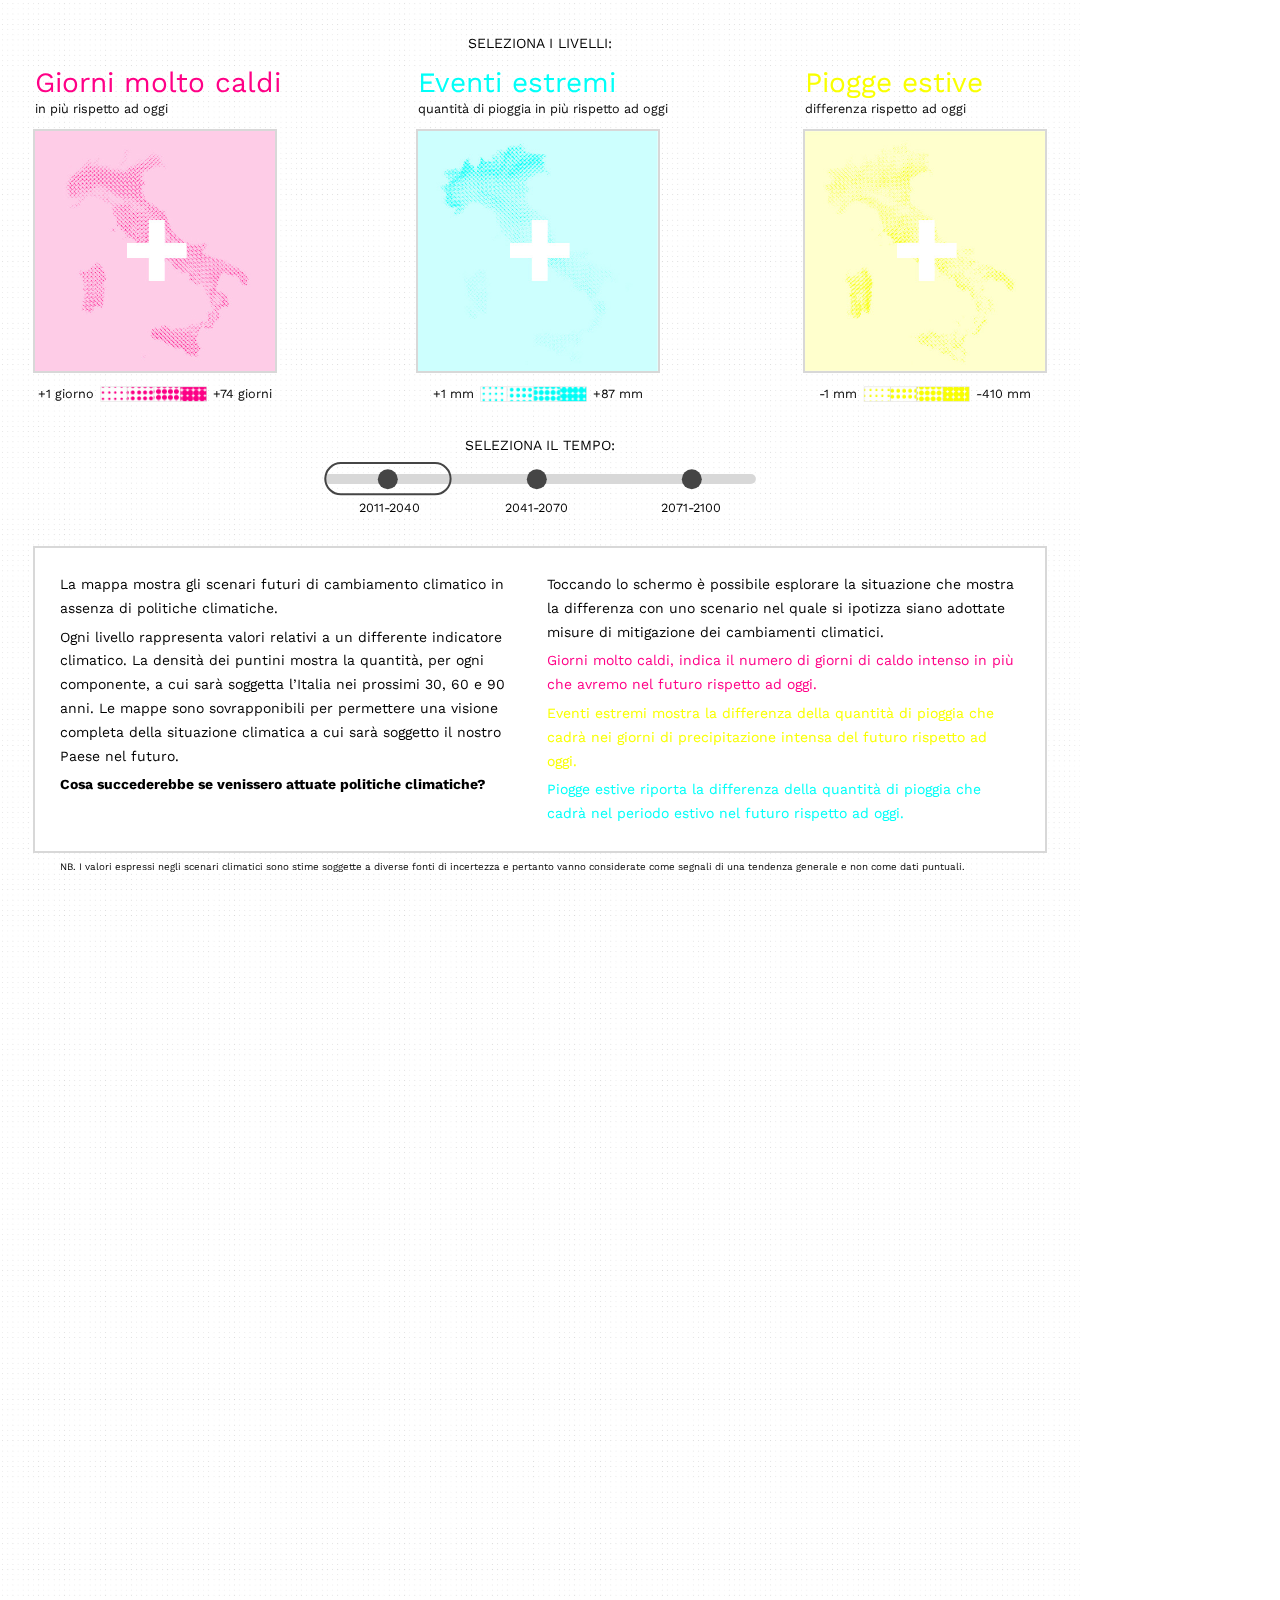
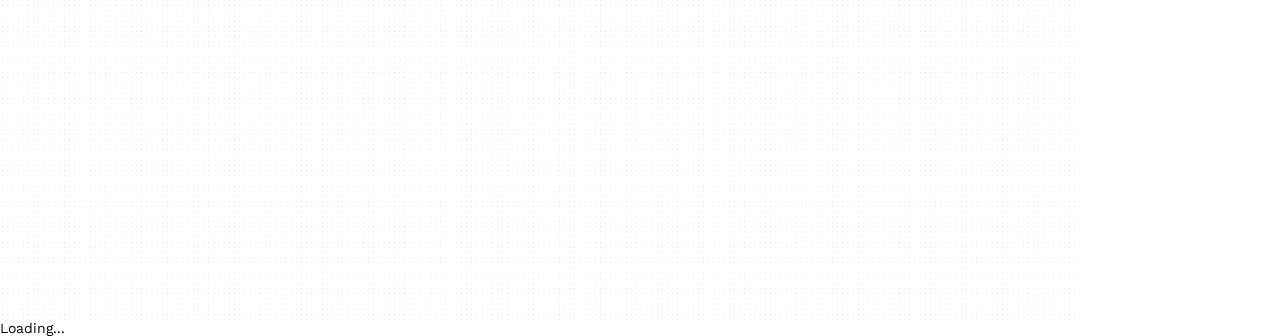
==== index.html @ 409cb610 "Merge branch 'master' of https://github.com/densitydesign/climate-change-comparison" ====
<!doctype html>
<html lang="it">

<head>
	<meta charset="utf-8">
	<meta name="viewport" content="width=device-width, initial-scale=1, shrink-to-fit=no">
	<title></title>
	<meta name="description" content="">
	<meta name="author" content="">
	<!--	import font-->
	<link href="https://fonts.googleapis.com/css?family=Work+Sans:400,700" rel="stylesheet">
	<!--	import css-->
	<link rel="stylesheet" href="style.css">
	<!--[if lt IE 9]>
	<script src="https://cdnjs.cloudflare.com/ajax/libs/html5shiv/3.7.3/html5shiv.js"></script>
	<![endif]-->
	<script src="lib/p5.min.js"></script>
	<script src="lib/p5.dom.min.js"></script>
	<script src="lib/p5.sound.min.js"></script>
	<script src="lib/p5.geolocation.js" type="text/javascript"></script>
	<script src="lib/mappa.js" type="text/javascript"></script>
	<script src="lib/underscore.min.js" type="text/javascript"></script>
	<script src="lib/p5.collide2d.min.js" type="text/javascript"></script>
	<script src="lib/d3.min.js" type="text/javascript"></script>
</head>

<body>
	<!--
 sfondo da mettere sotto a tutto
<img src="./assets/sfondo.jpg" height="100%">
-->
	<div id="container">
		<!--		 Left panel with buttons -->
		<div id="top-panel">
			<h2 class="interaction-header">Seleziona i livelli:</h2>
			<div class="buttons-container">
				<div class="riq">
					<h1 class="title scrittaMagenta">Giorni molto caldi</h1>
					<h4 class="subtitle">in più rispetto ad oggi</h4>
					<div class="btn-toggle" id="toggle-1"></div>
					<div class="legenda">
						<h4 class="subtitle">+1 giorno</h4>
						<img src="./assets/legenda1.jpg" height="16">
						<h4 class="subtitle">+74 giorni</h4>
					</div>
				</div>
				<div class="riq">
					<h1 class="title scrittaCyan">Eventi estremi</h1>
					<h4 class="subtitle">quantità di pioggia in più rispetto ad oggi</h4>
					<div class="btn-toggle" id="toggle-2"></div>
					<div class="legenda">
						<h4 class="subtitle">+1 mm</h4>
						<img src="./assets/legenda3.jpg" height="16">
						<h4 class="subtitle">+87 mm</h4>
					</div>
				</div>
				<div class="riq">
					<h1 class="title scrittaYellow">Piogge estive</h1>
					<h4 class="subtitle">differenza rispetto ad oggi</h4>
					<div class="btn-toggle" id="toggle-3"></div>
					<div class="legenda">
						<h4 class="subtitle">-1 mm</h4>
						<img src="./assets/legenda2.jpg" height="16">
						<h4 class="subtitle">-410 mm</h4>
					</div>
				</div>
			</div>

			<h2 class="interaction-header">Seleziona il tempo:</h2>
			<div id="timeline">
				<svg version="1.1" xmlns="http://www.w3.org/2000/svg" xmlns:xlink="http://www.w3.org/1999/xlink" x="0px" y="0px" width="443px" height="60px" viewBox="0 0 443 60">
					<g id="base">
						<line style="fill:none;stroke:#D8D8D8;stroke-width:10;stroke-linecap:round;stroke-miterlimit:10;" x1="10.1" y1="26" x2="431.9" y2="26" />
					</g>
					<g id="timeline_2071_2100" class="timeline_button">
						<circle style="fill:#454545;" cx="372.8" cy="26.2" r="10" />
						<text transform="matrix(1 0 0 1 342 58.72)">2071-2100</text>
					</g>
					<g id="timeline_2041_2070" class="timeline_button">
						<circle style="fill:#454545;" cx="217.8" cy="26.2" r="10" />
						<text transform="matrix(1 0 0 1 186 58.72)">2041-2070</text>
					</g>
					<g id="timeline_2011_2040" class="timeline_button selected">
						<circle style="fill:#454545;" cx="68.8" cy="26.2" r="10" />
						<text transform="matrix(1 0 0 1 40 58.72)">2011-2040</text>
						<path d="M21.9,10.1H116c8.6,0,15.6,7,15.6,15.6l0,0c0,8.6-7,15.6-15.6,15.6H21.9c-8.6,0-15.6-7-15.6-15.6l0,0C6.3,17.1,13.3,10.1,21.9,10.1z" transform="translate(0,0)"/>
					</g>
				</svg>
			</div>

		</div>
		<!--		 Central visualization -->
		<div id="visualization">
			<div id="map">
				<div id="RCP85_layer">
					<div id="canvas_RCP85_layer"></div>
					<div id="svg_overlay"></div>
				</div>
				<div id="RCP45_layer">
					<div id="canvas_map"></div>
					<div id="svg_mask"></div>
				</div>
			</div>
			<div class="bianco-container">
				<div id='areachart'>
					<p id='nomeprovincia'>NOME PROVINCIA</p>
					<div id="graph_01_container">
						<svg class='graph' id="graph_01"></svg>
						<p id='desc_01'>Nel trentennio XXXX-XXXX, ci saranno circa <span class="scrittaMagenta">XX giorni di caldo intenso in più</span> rispetto ad oggi. Con l’adozione di politiche climatiche, il numero sarà circa di XX giorni.</p>
					</div>

					<div id="graph_02_container">
						<svg class='graph' id="graph_02"></svg>
						<p id='desc_02'>Nel trentennio XXXX-XXXX, nei giorni di pioggia intensa cadranno circa <span class="scrittaCyan">XX mm di pioggia in più</span> rispetto ad oggi. Con l’adozione di politiche climatiche, sarà circa XX mm.</p>
					</div>

					<div id="graph_03_container">
						<svg class='graph' id="graph_03"></svg>
						<p id='desc_03'>Nel trentennio XXXX-XXXX, nei mesi estivi scenderanno circa <span class="scrittaYellow">XX millimetri di acqua in meno</span> rispetto ad oggi. Con l’adozione di misure di mitigazione dei cambiamenti climatici, la variazione sarà circa XX mm.</p>
					</div>
				</div>
			</div>
		</div>
		<!--		 Right visualization -->
		<div class="bottom-panel">
			<div class="bianco-container">
				<div id="spiega">
					<p>
						La mappa mostra gli scenari futuri di cambiamento climatico in assenza di politiche climatiche.
					</p>
					<p>
						Ogni livello rappresenta valori relativi a un differente indicatore climatico. La densità dei puntini mostra la quantità, per ogni componente, a cui sarà soggetta l’Italia nei prossimi 30, 60 e 90 anni. Le mappe sono sovrapponibili per permettere una visione completa della situazione climatica a cui sarà soggetto il nostro Paese nel futuro.
					</p>
					<p>
						<b> Cosa succederebbe se venissero attuate politiche climatiche? </b>
					</p>
					<p>
						Toccando lo schermo è possibile esplorare la situazione che mostra la differenza con uno scenario nel quale si ipotizza siano adottate misure di mitigazione dei cambiamenti climatici.
					</p>
					<p class="scrittaMagenta">
						Giorni molto caldi, indica il numero di giorni di caldo intenso in più che avremo nel futuro rispetto ad oggi.
					</p>
					<p class="scrittaYellow">
						Eventi estremi mostra la differenza della quantità di pioggia che cadrà nei giorni di precipitazione intensa del futuro rispetto ad oggi.
					</p>
					<p class="scrittaCyan">
						Piogge estive riporta la differenza della quantità di pioggia che cadrà nel periodo estivo nel futuro rispetto ad oggi.
					</p>
				</div>

			</div>
			<p class="testoSotto">
				NB. I valori espressi negli scenari climatici sono stime soggette a diverse fonti di incertezza e pertanto vanno considerate come segnali di una tendenza generale e non come dati puntuali.
			</p>
		</div>
	</div>
	<!--	import js sketch-->
	<script src="js/sketch.js"></script>
</body>

</html>
---- style.css ----
:root {
	--yellow: #f9ff00;
	--blue: #00fff8;
	--red: #ff0086;
	--lightGrey: #d8d8d8;
	--darkGrey: #454545;
	--black: #000000;
}


html,
body {
	margin: 0;
	padding: 0;
    font-family: "Work Sans", sans-serif;
	font-size: 14px;
	color: var(--black);
}

h1, h2, h3, h4 {
	font-weight: normal;
}

#container {
	width: 1080px;
	height: 1920px;
	/*border: 1px dashed;*/
	background-image: url("./assets/sfondo.jpg");
	background-size: 100%;
}

/* TOP PANEL STYLES */

#top-panel {
	width: calc(100% - 70px);
	padding: 0 35px 35px;
}

.interaction-header {
	text-transform: uppercase;
	font-size: 1rem;
	text-align: center;
	margin: 0;
	padding-top: 35px;
}

.buttons-container {
    display: flex;
	justify-content: space-between;
}

/* button styles */
.riq {
	margin-top: 10px;
}

.title {
	font-size: 2rem;
	margin: 5px 0 2px;
}

.scrittaMagenta {
	color: var(--red);
}

.scrittaCyan {
	color: var(--blue);
}

.scrittaYellow {
	color: var(--yellow);
}

.subtitle {
	font-size: 0.9rem;
	margin: 0;
}

.btn-toggle {
	outline: 2px solid var(--lightGrey);
	height: 240px;
	width: 240px;
	margin-top: 15px;
	background-size: 100%;
}
.btn-toggle.selected {
	outline-width: 8px;
}

#toggle-1 {
	background-image: url("./assets/bottone1.jpg");
}

#toggle-1.selected {
	outline-color: var(--red);
	background-image: url("./assets/bottone1clicked.jpg");
}

#toggle-2 {
	background-image: url("./assets/bottone3.jpg");
}

#toggle-2.selected {
	outline-color: var(--blue);
	background-image: url("./assets/bottone3clicked.jpg");
}

#toggle-3 {
	background-image: url("./assets/bottone2.jpg");
}

#toggle-3.selected {
	outline-color: var(--yellow);
	background-image: url("./assets/bottone2clicked.jpg");
}

.legenda {
	margin-top: 15px;
	display: flex;
	justify-content: center;
	width: 240px;
}

.legenda img {
	margin: 0 6px;
}

/* .selected {
	outline: 10px dashed #000;
	outline-offset: -10px;
} */

/* timeline styles */
#timeline {
	display: flex;
	justify-content: center;
}
.timeline_button text {
	font-size: 0.9rem;
}
#timeline_2011_2040 path {
	position: relative;
	left: 0;
	fill: none;
	stroke: #454545;
	stroke-width: 2px;
	stroke-miterlimit: 10;
}

/* MAP STYLES */
#visualization {
	position: relative;
}

#map {
	position: relative;
}

#svg_mask, #RCP85_layer, #svg_overlay {
	position: absolute;
	top: 0;
	left: 0;
	pointer-events: none;
}

#canvas_map {
	pointer-events: none;
}

#RCP45_layer {
	mix-blend-mode: multiply;
}

/* GRAPHS STYLES */
.bianco-container {
	outline: 2px solid var(--lightGrey);
	background: white;
}

#visualization .bianco-container {
	display: none;
}

#areachart {
	height: 100%;
	position: absolute;
	top: 0;
	left: 0;
	opacity: 0;
}

.graph {
	width: 390px;
	height: 180px;
}

#areachart p {
	font-family: "Work Sans", sans-serif;
	font-size: 14px;
	/*line-height: 30px;*/
	margin: 0 15px 5px;
}

p#nomeprovincia {
	font-family: "Work Sans", sans-serif;
	font-size: 15px;
	text-transform: uppercase;
	margin: 20px 15px 5px;
}
.graph-rect {
	fill: none;
	stroke: var(--black);
	stroke-width: 2px;
}

/* BOTTOM PANEL STYLES */

.bottom-panel {
	padding: 0 35px;
}

#spiega {
	padding: 25px;
	line-height: 1.7;
	column-count: 2;
}

#spiega p {
	margin: 0 0 5px;
}

.testoSotto {
	font-size: 0.7rem;
	padding: 10px 0 0 25px;
	margin: 0;
}
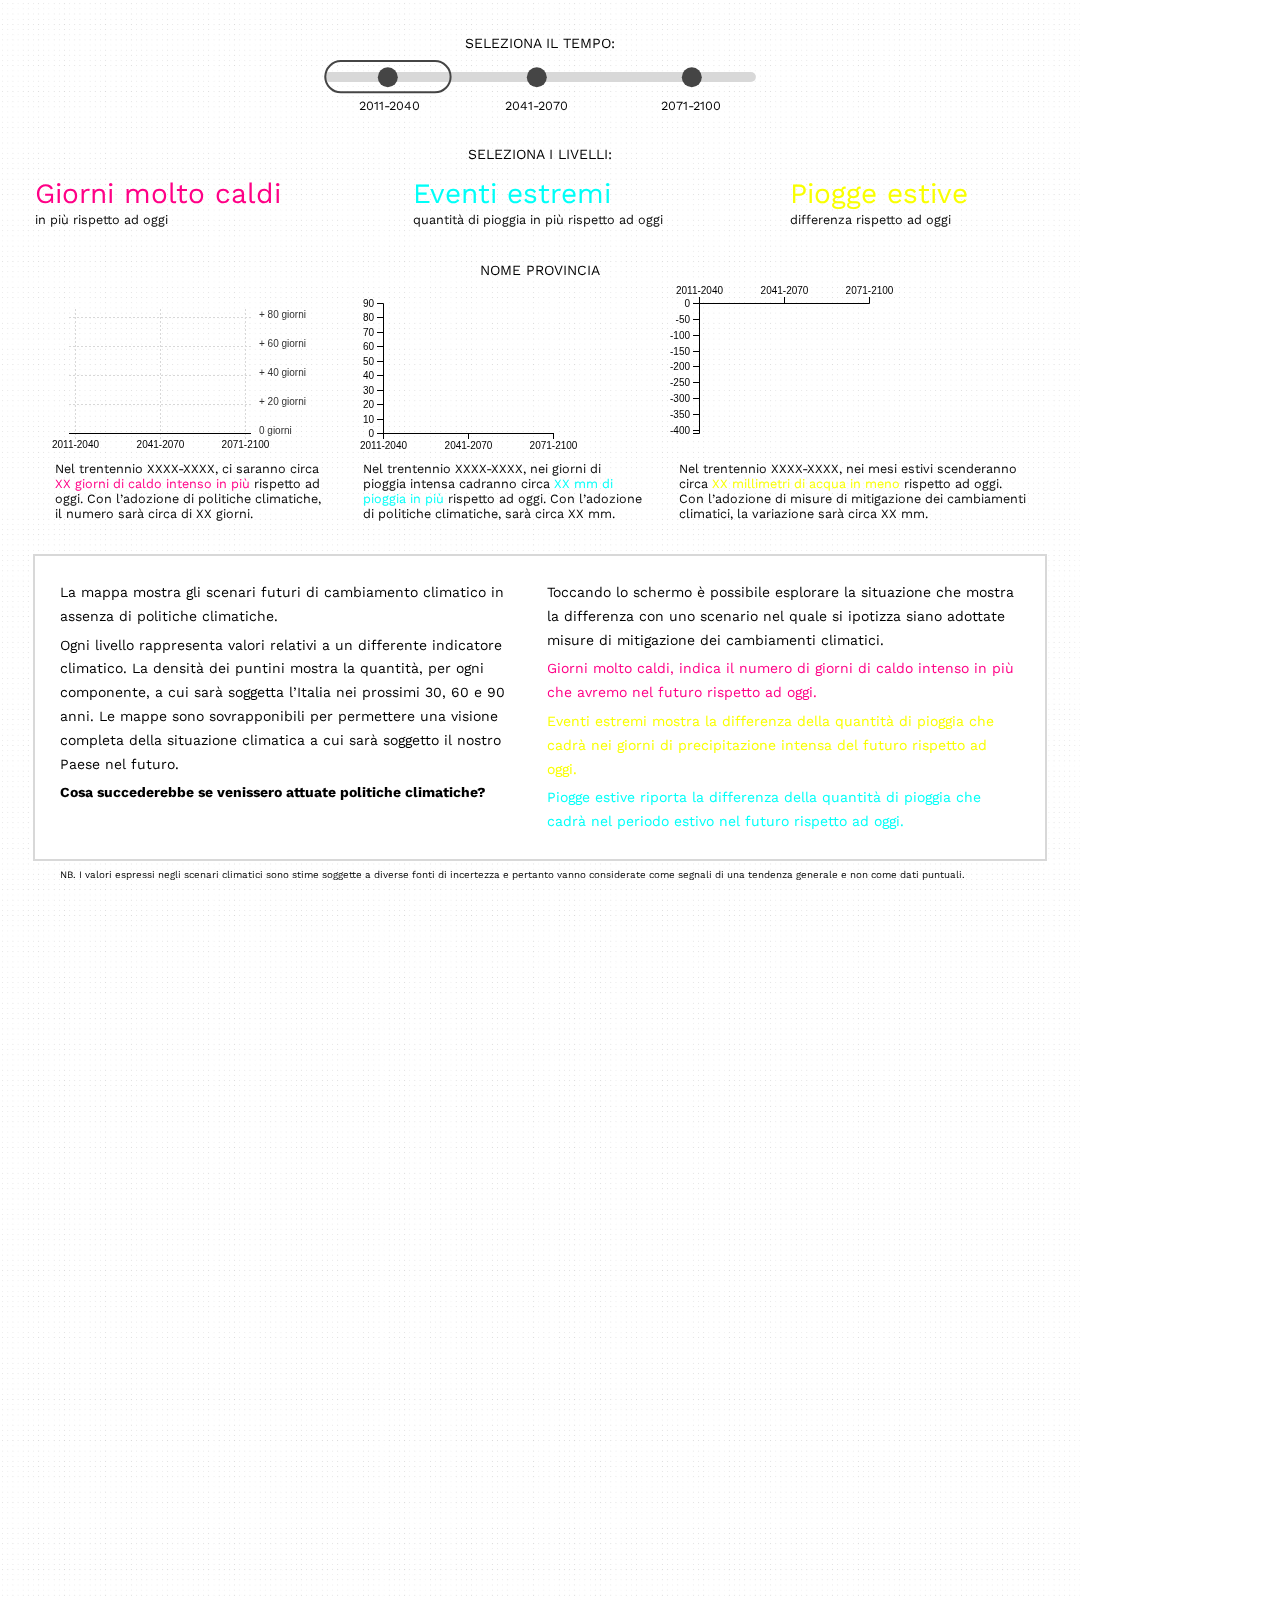
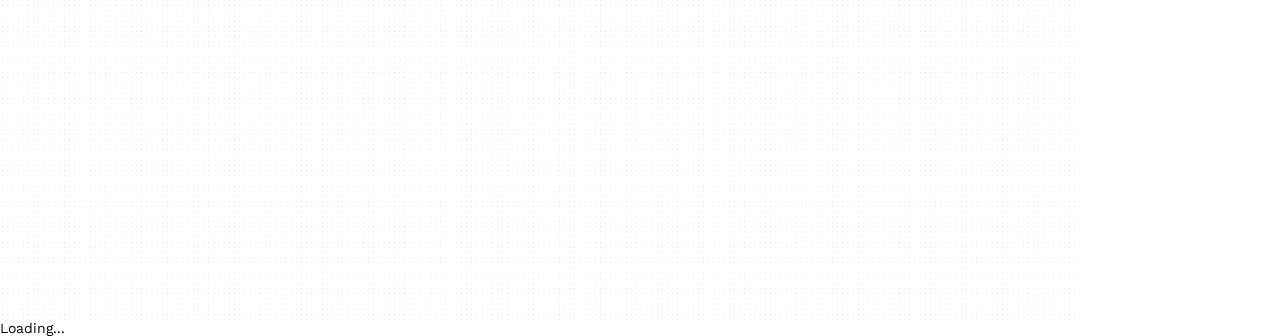
==== commit 3b6694b1: "start changing layout" ====
--- a/index.html
+++ b/index.html
@@ -30,42 +30,9 @@
 <img src="./assets/sfondo.jpg" height="100%">
 -->
 	<div id="container">
-		<!--		 Left panel with buttons -->
+		<!-- Top panel with timeline, buttons and graphs-->
 		<div id="top-panel">
-			<h2 class="interaction-header">Seleziona i livelli:</h2>
-			<div class="buttons-container">
-				<div class="riq">
-					<h1 class="title scrittaMagenta">Giorni molto caldi</h1>
-					<h4 class="subtitle">in più rispetto ad oggi</h4>
-					<div class="btn-toggle" id="toggle-1"></div>
-					<div class="legenda">
-						<h4 class="subtitle">+1 giorno</h4>
-						<img src="./assets/legenda1.jpg" height="16">
-						<h4 class="subtitle">+74 giorni</h4>
-					</div>
-				</div>
-				<div class="riq">
-					<h1 class="title scrittaCyan">Eventi estremi</h1>
-					<h4 class="subtitle">quantità di pioggia in più rispetto ad oggi</h4>
-					<div class="btn-toggle" id="toggle-2"></div>
-					<div class="legenda">
-						<h4 class="subtitle">+1 mm</h4>
-						<img src="./assets/legenda3.jpg" height="16">
-						<h4 class="subtitle">+87 mm</h4>
-					</div>
-				</div>
-				<div class="riq">
-					<h1 class="title scrittaYellow">Piogge estive</h1>
-					<h4 class="subtitle">differenza rispetto ad oggi</h4>
-					<div class="btn-toggle" id="toggle-3"></div>
-					<div class="legenda">
-						<h4 class="subtitle">-1 mm</h4>
-						<img src="./assets/legenda2.jpg" height="16">
-						<h4 class="subtitle">-410 mm</h4>
-					</div>
-				</div>
-			</div>
-
+			<!-- Timeline -->
 			<h2 class="interaction-header">Seleziona il tempo:</h2>
 			<div id="timeline">
 				<svg version="1.1" xmlns="http://www.w3.org/2000/svg" xmlns:xlink="http://www.w3.org/1999/xlink" x="0px" y="0px" width="443px" height="60px" viewBox="0 0 443 60">
@@ -88,6 +55,60 @@
 				</svg>
 			</div>
 
+			<!-- Buttons -->
+			<h2 class="interaction-header">Seleziona i livelli:</h2>
+			<div class="buttons-container">
+				<div class="riq" id="toggle-1">
+					<h1 class="title scrittaMagenta">Giorni molto caldi</h1>
+					<h4 class="subtitle">in più rispetto ad oggi</h4>
+					<!-- <div class="btn-toggle" id="toggle-1"></div> -->
+					<!-- <div class="legenda">
+						<h4 class="subtitle">+1 giorno</h4>
+						<img src="./assets/legenda1.jpg" height="16">
+						<h4 class="subtitle">+74 giorni</h4>
+					</div> -->
+				</div>
+				<div class="riq" id="toggle-2">
+					<h1 class="title scrittaCyan">Eventi estremi</h1>
+					<h4 class="subtitle">quantità di pioggia in più rispetto ad oggi</h4>
+					<!-- <div class="btn-toggle" id="toggle-2"></div> -->
+					<!-- <div class="legenda">
+						<h4 class="subtitle">+1 mm</h4>
+						<img src="./assets/legenda3.jpg" height="16">
+						<h4 class="subtitle">+87 mm</h4>
+					</div> -->
+				</div>
+				<div class="riq" id="toggle-3">
+					<h1 class="title scrittaYellow">Piogge estive</h1>
+					<h4 class="subtitle">differenza rispetto ad oggi</h4>
+					<!-- <div class="btn-toggle" id="toggle-3"></div> -->
+					<!-- <div class="legenda">
+						<h4 class="subtitle">-1 mm</h4>
+						<img src="./assets/legenda2.jpg" height="16">
+						<h4 class="subtitle">-410 mm</h4>
+					</div> -->
+				</div>
+			</div>
+
+			<!-- Graphs -->
+			<h2 class="interaction-header" id='nomeprovincia'>NOME PROVINCIA</h2>
+			<div id='areachart'>
+				<div class='graph-container' id="graph_01_container">
+					<svg class='graph' id="graph_01"></svg>
+					<p id='desc_01'>Nel trentennio XXXX-XXXX, ci saranno circa <span class="scrittaMagenta">XX giorni di caldo intenso in più</span> rispetto ad oggi. Con l’adozione di politiche climatiche, il numero sarà circa di XX giorni.</p>
+				</div>
+
+				<div class='graph-container' id="graph_02_container">
+					<svg class='graph' id="graph_02"></svg>
+					<p id='desc_02'>Nel trentennio XXXX-XXXX, nei giorni di pioggia intensa cadranno circa <span class="scrittaCyan">XX mm di pioggia in più</span> rispetto ad oggi. Con l’adozione di politiche climatiche, sarà circa XX mm.</p>
+				</div>
+
+				<div class='graph-container' id="graph_03_container">
+					<svg class='graph' id="graph_03"></svg>
+					<p id='desc_03'>Nel trentennio XXXX-XXXX, nei mesi estivi scenderanno circa <span class="scrittaYellow">XX millimetri di acqua in meno</span> rispetto ad oggi. Con l’adozione di misure di mitigazione dei cambiamenti climatici, la variazione sarà circa XX mm.</p>
+				</div>
+			</div>
+
 		</div>
 		<!--		 Central visualization -->
 		<div id="visualization">
@@ -99,25 +120,6 @@
 				<div id="RCP45_layer">
 					<div id="canvas_map"></div>
 					<div id="svg_mask"></div>
-				</div>
-			</div>
-			<div class="bianco-container">
-				<div id='areachart'>
-					<p id='nomeprovincia'>NOME PROVINCIA</p>
-					<div id="graph_01_container">
-						<svg class='graph' id="graph_01"></svg>
-						<p id='desc_01'>Nel trentennio XXXX-XXXX, ci saranno circa <span class="scrittaMagenta">XX giorni di caldo intenso in più</span> rispetto ad oggi. Con l’adozione di politiche climatiche, il numero sarà circa di XX giorni.</p>
-					</div>
-
-					<div id="graph_02_container">
-						<svg class='graph' id="graph_02"></svg>
-						<p id='desc_02'>Nel trentennio XXXX-XXXX, nei giorni di pioggia intensa cadranno circa <span class="scrittaCyan">XX mm di pioggia in più</span> rispetto ad oggi. Con l’adozione di politiche climatiche, sarà circa XX mm.</p>
-					</div>
-
-					<div id="graph_03_container">
-						<svg class='graph' id="graph_03"></svg>
-						<p id='desc_03'>Nel trentennio XXXX-XXXX, nei mesi estivi scenderanno circa <span class="scrittaYellow">XX millimetri di acqua in meno</span> rispetto ad oggi. Con l’adozione di misure di mitigazione dei cambiamenti climatici, la variazione sarà circa XX mm.</p>
-					</div>
 				</div>
 			</div>
 		</div>
--- a/style.css
+++ b/style.css
@@ -51,6 +51,7 @@
 
 /* button styles */
 .riq {
+	width: 255px;
 	margin-top: 10px;
 }
 
@@ -76,10 +77,10 @@
 	margin: 0;
 }
 
-.btn-toggle {
+/* .btn-toggle {
 	outline: 2px solid var(--lightGrey);
-	height: 240px;
-	width: 240px;
+	height: 100px;
+	width: 100px;
 	margin-top: 15px;
 	background-size: 100%;
 }
@@ -112,7 +113,7 @@
 #toggle-3.selected {
 	outline-color: var(--yellow);
 	background-image: url("./assets/bottone2clicked.jpg");
-}
+} */
 
 .legenda {
 	margin-top: 15px;
@@ -147,6 +148,29 @@
 	stroke-miterlimit: 10;
 }
 
+/* GRAPHS STYLES */
+
+#areachart {
+	display: flex;
+	justify-content: space-between;
+}
+
+.graph {
+	width: 300px;
+	height: 180px;
+}
+
+#areachart p {
+	font-size: 0.9rem;
+	margin: 0 15px 0 20px;
+}
+
+.graph-rect {
+	fill: none;
+	stroke: var(--black);
+	stroke-width: 2px;
+}
+
 /* MAP STYLES */
 #visualization {
 	position: relative;
@@ -171,49 +195,11 @@
 	mix-blend-mode: multiply;
 }
 
-/* GRAPHS STYLES */
+/* BOTTOM PANEL STYLES */
 .bianco-container {
 	outline: 2px solid var(--lightGrey);
 	background: white;
 }
-
-#visualization .bianco-container {
-	display: none;
-}
-
-#areachart {
-	height: 100%;
-	position: absolute;
-	top: 0;
-	left: 0;
-	opacity: 0;
-}
-
-.graph {
-	width: 390px;
-	height: 180px;
-}
-
-#areachart p {
-	font-family: "Work Sans", sans-serif;
-	font-size: 14px;
-	/*line-height: 30px;*/
-	margin: 0 15px 5px;
-}
-
-p#nomeprovincia {
-	font-family: "Work Sans", sans-serif;
-	font-size: 15px;
-	text-transform: uppercase;
-	margin: 20px 15px 5px;
-}
-.graph-rect {
-	fill: none;
-	stroke: var(--black);
-	stroke-width: 2px;
-}
-
-/* BOTTOM PANEL STYLES */
 
 .bottom-panel {
 	padding: 0 35px;
@@ -234,3 +220,8 @@
 	padding: 10px 0 0 25px;
 	margin: 0;
 }
+
+/* CANVAS STYLES */
+#defaultCanvas0 {
+	display: none;
+}
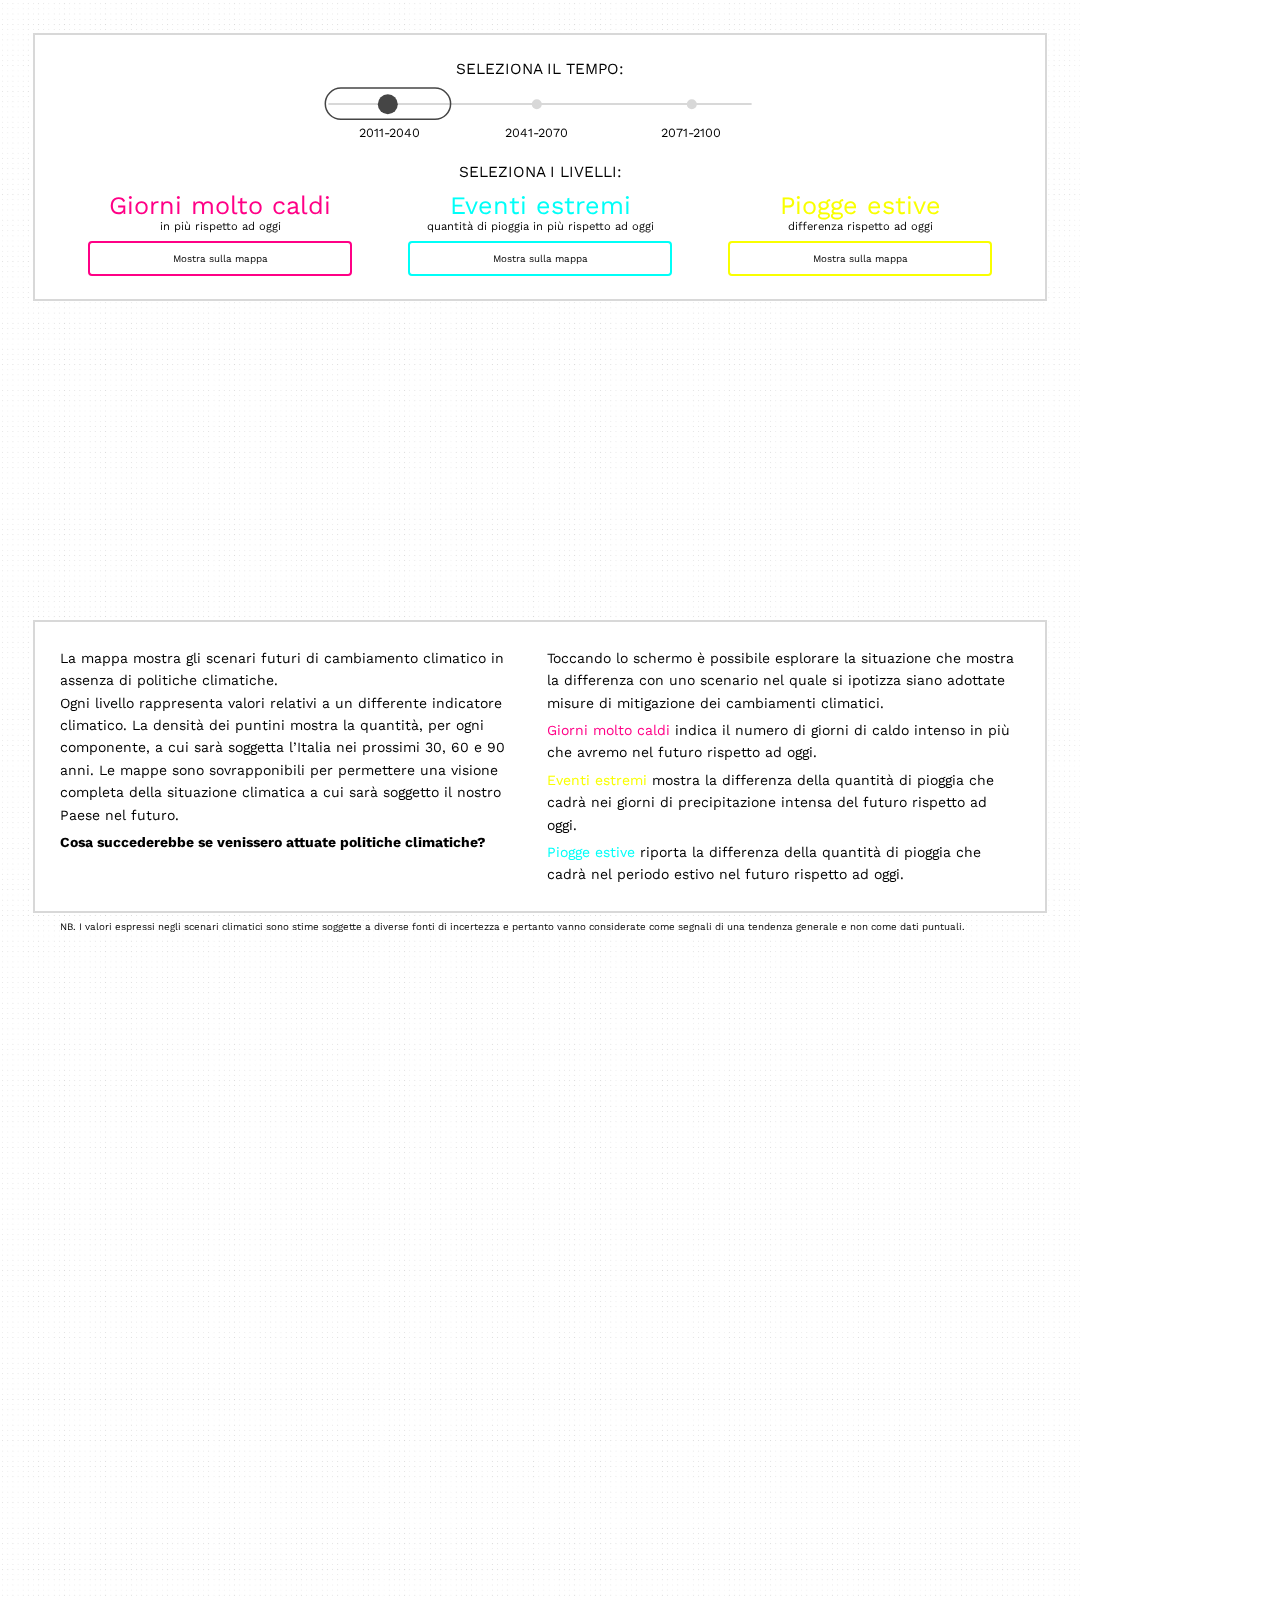
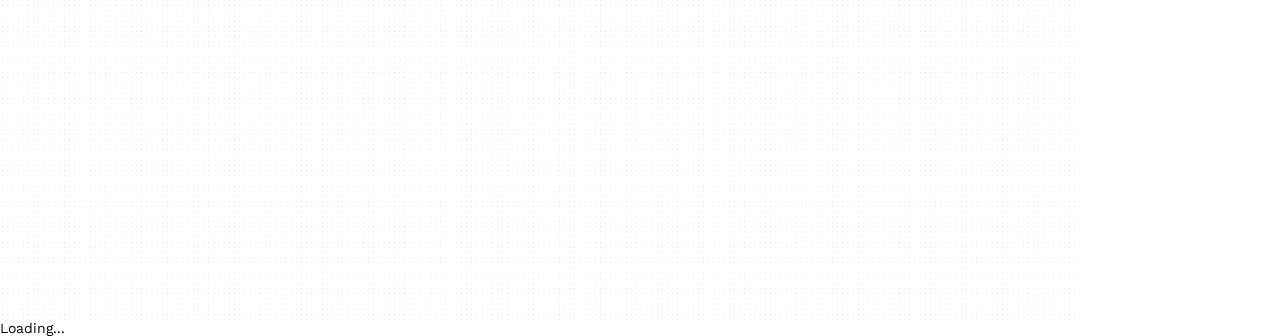
==== commit 3e8ed8a7: "update styles and funcionalities" ====
--- a/index.html
+++ b/index.html
@@ -32,80 +32,78 @@
 	<div id="container">
 		<!-- Top panel with timeline, buttons and graphs-->
 		<div id="top-panel">
-			<!-- Timeline -->
-			<h2 class="interaction-header">Seleziona il tempo:</h2>
-			<div id="timeline">
-				<svg version="1.1" xmlns="http://www.w3.org/2000/svg" xmlns:xlink="http://www.w3.org/1999/xlink" x="0px" y="0px" width="443px" height="60px" viewBox="0 0 443 60">
-					<g id="base">
-						<line style="fill:none;stroke:#D8D8D8;stroke-width:10;stroke-linecap:round;stroke-miterlimit:10;" x1="10.1" y1="26" x2="431.9" y2="26" />
-					</g>
-					<g id="timeline_2071_2100" class="timeline_button">
-						<circle style="fill:#454545;" cx="372.8" cy="26.2" r="10" />
-						<text transform="matrix(1 0 0 1 342 58.72)">2071-2100</text>
-					</g>
-					<g id="timeline_2041_2070" class="timeline_button">
-						<circle style="fill:#454545;" cx="217.8" cy="26.2" r="10" />
-						<text transform="matrix(1 0 0 1 186 58.72)">2041-2070</text>
-					</g>
-					<g id="timeline_2011_2040" class="timeline_button selected">
-						<circle style="fill:#454545;" cx="68.8" cy="26.2" r="10" />
-						<text transform="matrix(1 0 0 1 40 58.72)">2011-2040</text>
-						<path d="M21.9,10.1H116c8.6,0,15.6,7,15.6,15.6l0,0c0,8.6-7,15.6-15.6,15.6H21.9c-8.6,0-15.6-7-15.6-15.6l0,0C6.3,17.1,13.3,10.1,21.9,10.1z" transform="translate(0,0)"/>
-					</g>
-				</svg>
-			</div>
+			<div class="bianco-container">
+				<!-- Timeline -->
+				<h2 class="interaction-header">Seleziona il tempo:</h2>
+				<div id="timeline">
+					<svg version="1.1" xmlns="http://www.w3.org/2000/svg" xmlns:xlink="http://www.w3.org/1999/xlink" x="0px" y="0px" width="443px" height="60px" viewBox="0 0 443 60">
+						<g id="base">
+							<line style="fill:none;stroke:#D8D8D8;stroke-width:2;stroke-linecap:round;stroke-miterlimit:10;" x1="10.1" y1="26" x2="431.9" y2="26" />
+						</g>
+						<g id="timeline_2071_2100" class="timeline_button">
+							<ellipse style="opacity:0;" cx="372.8" cy="26.2" rx="60" ry="25"/>
+							<circle cx="372.8" cy="26.2" r="5" />
+							<text transform="matrix(1 0 0 1 342 58.72)">2071-2100</text>
+						</g>
+						<g id="timeline_2041_2070" class="timeline_button">
+							<ellipse style="opacity:0;" cx="217.8" cy="26.2" rx="60" ry="25"/>
+							<circle cx="217.8" cy="26.2" r="5" />
+							<text transform="matrix(1 0 0 1 186 58.72)">2041-2070</text>
+						</g>
+						<g id="timeline_2011_2040" class="timeline_button selected">
+							<ellipse style="opacity:0;" cx="68.8" cy="26.2" rx="60" ry="25"/>
+							<circle cx="68.8" cy="26.2" r="10" />
+							<text transform="matrix(1 0 0 1 40 58.72)">2011-2040</text>
+							<path d="M21.9,10.1H116c8.6,0,15.6,7,15.6,15.6l0,0c0,8.6-7,15.6-15.6,15.6H21.9c-8.6,0-15.6-7-15.6-15.6l0,0C6.3,17.1,13.3,10.1,21.9,10.1z" transform="translate(0,0)"/>
+						</g>
+					</svg>
+				</div>
 
-			<!-- Buttons -->
-			<h2 class="interaction-header">Seleziona i livelli:</h2>
-			<div class="buttons-container">
-				<div class="riq" id="toggle-1">
-					<h1 class="title scrittaMagenta">Giorni molto caldi</h1>
-					<h4 class="subtitle">in più rispetto ad oggi</h4>
-					<!-- <div class="btn-toggle" id="toggle-1"></div> -->
-					<!-- <div class="legenda">
-						<h4 class="subtitle">+1 giorno</h4>
-						<img src="./assets/legenda1.jpg" height="16">
-						<h4 class="subtitle">+74 giorni</h4>
-					</div> -->
-				</div>
-				<div class="riq" id="toggle-2">
-					<h1 class="title scrittaCyan">Eventi estremi</h1>
-					<h4 class="subtitle">quantità di pioggia in più rispetto ad oggi</h4>
-					<!-- <div class="btn-toggle" id="toggle-2"></div> -->
-					<!-- <div class="legenda">
-						<h4 class="subtitle">+1 mm</h4>
-						<img src="./assets/legenda3.jpg" height="16">
-						<h4 class="subtitle">+87 mm</h4>
-					</div> -->
-				</div>
-				<div class="riq" id="toggle-3">
-					<h1 class="title scrittaYellow">Piogge estive</h1>
-					<h4 class="subtitle">differenza rispetto ad oggi</h4>
-					<!-- <div class="btn-toggle" id="toggle-3"></div> -->
-					<!-- <div class="legenda">
-						<h4 class="subtitle">-1 mm</h4>
-						<img src="./assets/legenda2.jpg" height="16">
-						<h4 class="subtitle">-410 mm</h4>
-					</div> -->
+				<!-- Buttons -->
+				<h2 class="interaction-header">Seleziona i livelli:</h2>
+				<div class="buttons-container">
+					<div class="riq">
+						<h1 class="title scrittaMagenta">Giorni molto caldi</h1>
+						<h4 class="subtitle">in più rispetto ad oggi</h4>
+						<div class="btn-toggle" id="toggle-1" data-variable="show_TX30">
+							<p class="btn-text">Mostra sulla mappa</p>
+						</div>
+					</div>
+					<div class="riq">
+						<h1 class="title scrittaCyan">Eventi estremi</h1>
+						<h4 class="subtitle">quantità di pioggia in più rispetto ad oggi</h4>
+						<div class="btn-toggle" id="toggle-2" data-variable="show_PR95PERC">
+							<p class="btn-text">Mostra sulla mappa</p>
+						</div>
+					</div>
+					<div class="riq">
+						<h1 class="title scrittaYellow">Piogge estive</h1>
+						<h4 class="subtitle">differenza rispetto ad oggi</h4>
+						<div class="btn-toggle" id="toggle-3" data-variable="show_PRCPTOT">
+							<p class="btn-text">Mostra sulla mappa</p>
+						</div>
+					</div>
 				</div>
 			</div>
 
 			<!-- Graphs -->
-			<h2 class="interaction-header" id='nomeprovincia'>NOME PROVINCIA</h2>
-			<div id='areachart'>
-				<div class='graph-container' id="graph_01_container">
-					<svg class='graph' id="graph_01"></svg>
-					<p id='desc_01'>Nel trentennio XXXX-XXXX, ci saranno circa <span class="scrittaMagenta">XX giorni di caldo intenso in più</span> rispetto ad oggi. Con l’adozione di politiche climatiche, il numero sarà circa di XX giorni.</p>
-				</div>
+			<div class="graphs-box">
+				<h2 class="interaction-header" id='nomeprovincia'>NOME PROVINCIA</h2>
+				<div id='areachart'>
+					<div class='graph-container' id="graph_01_container">
+						<svg class='graph' id="graph_01"></svg>
+						<p id='desc_01'>Nel trentennio XXXX-XXXX, ci saranno circa <span class="scrittaMagenta">XX giorni di caldo intenso in più</span> rispetto ad oggi. Con l’adozione di politiche climatiche, il numero sarà circa di XX giorni.</p>
+					</div>
 
-				<div class='graph-container' id="graph_02_container">
-					<svg class='graph' id="graph_02"></svg>
-					<p id='desc_02'>Nel trentennio XXXX-XXXX, nei giorni di pioggia intensa cadranno circa <span class="scrittaCyan">XX mm di pioggia in più</span> rispetto ad oggi. Con l’adozione di politiche climatiche, sarà circa XX mm.</p>
-				</div>
+					<div class='graph-container' id="graph_02_container">
+						<svg class='graph' id="graph_02"></svg>
+						<p id='desc_02'>Nel trentennio XXXX-XXXX, nei giorni di pioggia intensa cadranno circa <span class="scrittaCyan">XX mm di pioggia in più</span> rispetto ad oggi. Con l’adozione di politiche climatiche, sarà circa XX mm.</p>
+					</div>
 
-				<div class='graph-container' id="graph_03_container">
-					<svg class='graph' id="graph_03"></svg>
-					<p id='desc_03'>Nel trentennio XXXX-XXXX, nei mesi estivi scenderanno circa <span class="scrittaYellow">XX millimetri di acqua in meno</span> rispetto ad oggi. Con l’adozione di misure di mitigazione dei cambiamenti climatici, la variazione sarà circa XX mm.</p>
+					<div class='graph-container' id="graph_03_container">
+						<svg class='graph' id="graph_03"></svg>
+						<p id='desc_03'>Nel trentennio XXXX-XXXX, nei mesi estivi scenderanno circa <span class="scrittaYellow">XX millimetri di acqua in meno</span> rispetto ad oggi. Con l’adozione di misure di mitigazione dei cambiamenti climatici, la variazione sarà circa XX mm.</p>
+					</div>
 				</div>
 			</div>
 
@@ -121,6 +119,23 @@
 					<div id="canvas_map"></div>
 					<div id="svg_mask"></div>
 				</div>
+				<div class="legend-container">
+					<div class="legenda" data-variable="show_TX30">
+						<h4 class="subtitle">+1 giorno</h4>
+						<img src="./assets/legenda1.jpg" height="16">
+						<h4 class="subtitle">+74 giorni</h4>
+					</div>
+					<div class="legenda" data-variable="show_PR95PERC">
+						<h4 class="subtitle">+1 mm</h4>
+						<img style="position:relative; left:2.5px;" src="./assets/legenda3.jpg" height="16">
+						<h4 class="subtitle">+87 mm</h4>
+					</div>
+					<div class="legenda" data-variable="show_PRCPTOT">
+						<h4 class="subtitle">-1 mm</h4>
+						<img style="position:relative; left:5.5px;" src="./assets/legenda2.jpg" height="16">
+						<h4 class="subtitle">-410 mm</h4>
+					</div>
+				</div>
 			</div>
 		</div>
 		<!--		 Right visualization -->
@@ -133,23 +148,22 @@
 					<p>
 						Ogni livello rappresenta valori relativi a un differente indicatore climatico. La densità dei puntini mostra la quantità, per ogni componente, a cui sarà soggetta l’Italia nei prossimi 30, 60 e 90 anni. Le mappe sono sovrapponibili per permettere una visione completa della situazione climatica a cui sarà soggetto il nostro Paese nel futuro.
 					</p>
-					<p>
+					<p class="spacedTop">
 						<b> Cosa succederebbe se venissero attuate politiche climatiche? </b>
 					</p>
 					<p>
 						Toccando lo schermo è possibile esplorare la situazione che mostra la differenza con uno scenario nel quale si ipotizza siano adottate misure di mitigazione dei cambiamenti climatici.
 					</p>
-					<p class="scrittaMagenta">
-						Giorni molto caldi, indica il numero di giorni di caldo intenso in più che avremo nel futuro rispetto ad oggi.
+					<p class="spacedTop">
+						<span class="scrittaMagenta">Giorni molto caldi</span> indica il numero di giorni di caldo intenso in più che avremo nel futuro rispetto ad oggi.
 					</p>
-					<p class="scrittaYellow">
-						Eventi estremi mostra la differenza della quantità di pioggia che cadrà nei giorni di precipitazione intensa del futuro rispetto ad oggi.
+					<p class="spacedTop">
+						<span class="scrittaYellow">Eventi estremi</span> mostra la differenza della quantità di pioggia che cadrà nei giorni di precipitazione intensa del futuro rispetto ad oggi.
 					</p>
-					<p class="scrittaCyan">
-						Piogge estive riporta la differenza della quantità di pioggia che cadrà nel periodo estivo nel futuro rispetto ad oggi.
+					<p class="spacedTop">
+						<span class="scrittaCyan">Piogge estive</span> riporta la differenza della quantità di pioggia che cadrà nel periodo estivo nel futuro rispetto ad oggi.
 					</p>
 				</div>
-
 			</div>
 			<p class="testoSotto">
 				NB. I valori espressi negli scenari climatici sono stime soggette a diverse fonti di incertezza e pertanto vanno considerate come segnali di una tendenza generale e non come dati puntuali.
--- a/style.css
+++ b/style.css
@@ -5,6 +5,7 @@
 	--lightGrey: #d8d8d8;
 	--darkGrey: #454545;
 	--black: #000000;
+	--white: #ffffff;
 }
 
 
@@ -15,6 +16,7 @@
     font-family: "Work Sans", sans-serif;
 	font-size: 14px;
 	color: var(--black);
+	z-index: -1;
 }
 
 h1, h2, h3, h4 {
@@ -24,7 +26,6 @@
 #container {
 	width: 1080px;
 	height: 1920px;
-	/*border: 1px dashed;*/
 	background-image: url("./assets/sfondo.jpg");
 	background-size: 100%;
 }
@@ -33,31 +34,32 @@
 
 #top-panel {
 	width: calc(100% - 70px);
-	padding: 0 35px 35px;
+	padding: 35px 35px 0;
 }
 
 .interaction-header {
 	text-transform: uppercase;
-	font-size: 1rem;
+	font-size: 1.1rem;
 	text-align: center;
 	margin: 0;
-	padding-top: 35px;
-}
-
+	padding-top: 25px;
+}
+
+/* button styles */
 .buttons-container {
     display: flex;
-	justify-content: space-between;
-}
-
-/* button styles */
+	justify-content: space-around;
+	padding: 0 25px 25px;
+}
+
 .riq {
-	width: 255px;
 	margin-top: 10px;
+	text-align: center;
 }
 
 .title {
-	font-size: 2rem;
-	margin: 5px 0 2px;
+	font-size: 1.8rem;
+	margin: 0;
 }
 
 .scrittaMagenta {
@@ -73,18 +75,79 @@
 }
 
 .subtitle {
-	font-size: 0.9rem;
-	margin: 0;
-}
-
-/* .btn-toggle {
-	outline: 2px solid var(--lightGrey);
-	height: 100px;
-	width: 100px;
-	margin-top: 15px;
-	background-size: 100%;
-}
-.btn-toggle.selected {
+	font-size: 0.8rem;
+	margin: 0 0 5px;
+}
+
+.btn-toggle {
+	width: 260px;
+	margin-top: 10px;
+	position: relative;
+	z-index: 1;
+}
+
+.btn-toggle:before {
+	content: '';
+	border-radius: 4px;
+	border: 2px solid;
+	position: absolute;
+	top: -2px;
+	left: -2px;
+	width: 100%;
+	height: 100%;
+	/* z-index: -1; */
+}
+
+.btn-toggle:after {
+	content: '';
+	background-color: var(--white);
+	border-radius: 1px;
+	position: absolute;
+	top: 0;
+	left: 0;
+	width: 100%;
+	height: 100%;
+	z-index: -1;
+	transform: scale(1);
+	transform-origin: center;
+	transition: all 0.5s ease;
+}
+
+.btn-toggle.selected:after {
+	transform: scale(0);
+}
+
+.title.scrittaMagenta ~ .btn-toggle {
+	background-color: var(--red);
+}
+
+.title.scrittaCyan ~ .btn-toggle {
+	background-color: var(--blue);
+}
+
+.title.scrittaYellow ~ .btn-toggle {
+	background-color: var(--yellow);
+}
+
+.title.scrittaMagenta ~ .btn-toggle:before {
+	border-color: var(--red);
+}
+
+.title.scrittaCyan ~ .btn-toggle:before {
+	border-color: var(--blue);
+}
+
+.title.scrittaYellow ~ .btn-toggle:before {
+	border-color: var(--yellow);
+}
+
+.btn-text {
+	color: var(--black);
+	font-size: 0.7rem;
+	margin: 0;
+	padding: 10px 0;
+}
+/* .btn-toggle.selected {
 	outline-width: 8px;
 }
 
@@ -115,21 +178,6 @@
 	background-image: url("./assets/bottone2clicked.jpg");
 } */
 
-.legenda {
-	margin-top: 15px;
-	display: flex;
-	justify-content: center;
-	width: 240px;
-}
-
-.legenda img {
-	margin: 0 6px;
-}
-
-/* .selected {
-	outline: 10px dashed #000;
-	outline-offset: -10px;
-} */
 
 /* timeline styles */
 #timeline {
@@ -139,20 +187,39 @@
 .timeline_button text {
 	font-size: 0.9rem;
 }
+.timeline_button circle {
+	fill: var(--lightGrey);
+}
+.timeline_button.selected circle {
+	fill: var(--darkGrey);
+}
 #timeline_2011_2040 path {
 	position: relative;
 	left: 0;
 	fill: none;
-	stroke: #454545;
-	stroke-width: 2px;
+	stroke: var(--darkGrey);
+	stroke-width: 1.5px;
 	stroke-miterlimit: 10;
 }
 
 /* GRAPHS STYLES */
+.graphs-box {
+	opacity: 0;
+}
+.graphs-box .interaction-header {
+	font-size: 1.6rem;
+	padding: 20px 0 5px;
+	margin: 0 22% 15px;
+	border-bottom: 1px solid var(--black);
+}
 
 #areachart {
 	display: flex;
-	justify-content: space-between;
+	justify-content: space-around;
+}
+
+.graph-container {
+	width: 310px;
 }
 
 .graph {
@@ -161,14 +228,15 @@
 }
 
 #areachart p {
-	font-size: 0.9rem;
+	font-size: 0.8rem;
+	line-height: 1.3;
 	margin: 0 15px 0 20px;
 }
 
 .graph-rect {
 	fill: none;
 	stroke: var(--black);
-	stroke-width: 2px;
+	stroke-width: 1.5px;
 }
 
 /* MAP STYLES */
@@ -195,6 +263,26 @@
 	mix-blend-mode: multiply;
 }
 
+.legend-container {
+	position: absolute;
+	bottom: 14px;
+	left: 35px;
+}
+
+.legenda {
+	margin-top: 8px;
+	display: none;
+	width: 222px;
+}
+.legenda.shown {
+	display: flex;
+	justify-content: space-between;
+}
+
+.legenda img {
+	margin: 0 6px;
+}
+
 /* BOTTOM PANEL STYLES */
 .bianco-container {
 	outline: 2px solid var(--lightGrey);
@@ -207,13 +295,17 @@
 
 #spiega {
 	padding: 25px;
-	line-height: 1.7;
+	line-height: 1.6;
 	column-count: 2;
 }
 
 #spiega p {
-	margin: 0 0 5px;
-}
+	margin: 0;
+}
+#spiega .spacedTop {
+	margin-top: 5px;
+}
+
 
 .testoSotto {
 	font-size: 0.7rem;
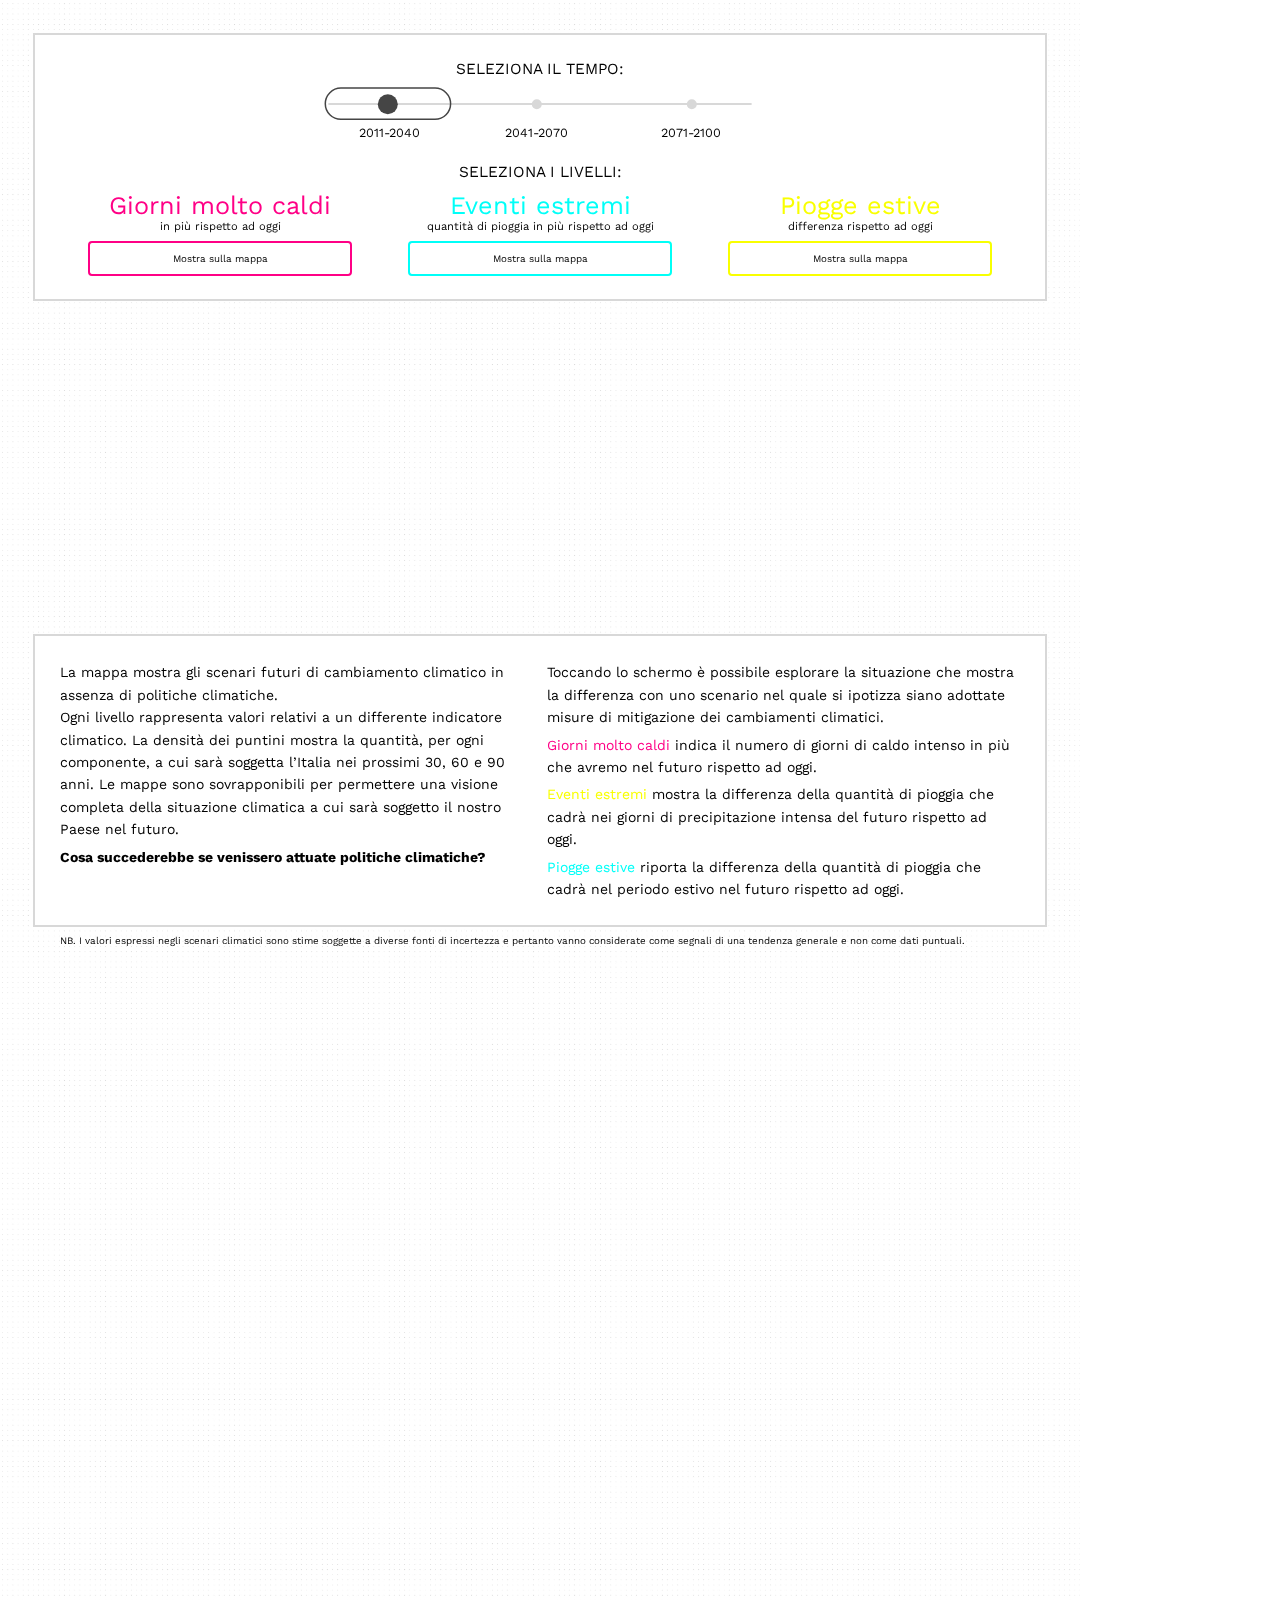
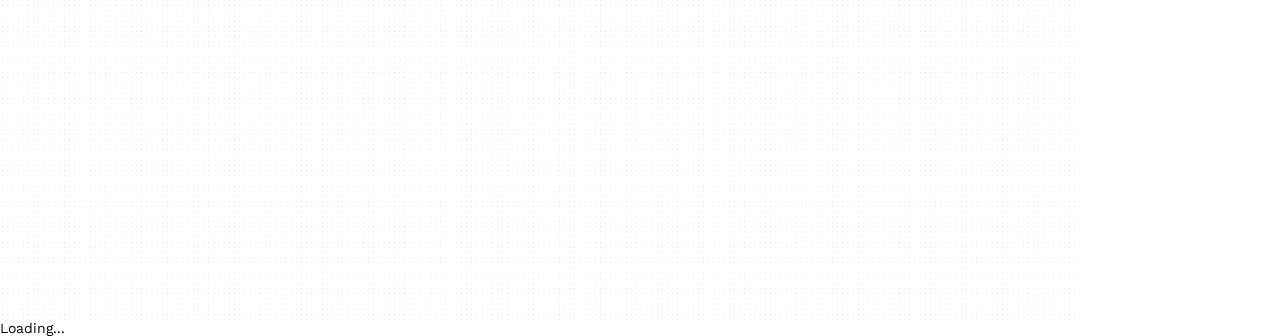
==== commit b3b9bddb: "Added colors and legends" ====
--- a/index.html
+++ b/index.html
@@ -91,16 +91,25 @@
 				<h2 class="interaction-header" id='nomeprovincia'>NOME PROVINCIA</h2>
 				<div id='areachart'>
 					<div class='graph-container' id="graph_01_container">
+						<p class="legend">
+							<span class="scrittaMagentaChiaro">⬤</span> Con adattamento <span class="scrittaMagenta">⬤</span> Senza adattamento
+						</p>
 						<svg class='graph' id="graph_01"></svg>
 						<p id='desc_01'>Nel trentennio XXXX-XXXX, ci saranno circa <span class="scrittaMagenta">XX giorni di caldo intenso in più</span> rispetto ad oggi. Con l’adozione di politiche climatiche, il numero sarà circa di XX giorni.</p>
 					</div>
 
 					<div class='graph-container' id="graph_02_container">
+						<p class="legend">
+							<span class="scrittaCyanChairo">⬤</span> Con adattamento <span class="scrittaCyan">⬤</span> Senza adattamento
+						</p>
 						<svg class='graph' id="graph_02"></svg>
 						<p id='desc_02'>Nel trentennio XXXX-XXXX, nei giorni di pioggia intensa cadranno circa <span class="scrittaCyan">XX mm di pioggia in più</span> rispetto ad oggi. Con l’adozione di politiche climatiche, sarà circa XX mm.</p>
 					</div>
 
 					<div class='graph-container' id="graph_03_container">
+						<p class="legend">
+							<span class="scrittaYellowChiaro">⬤</span> Con adattamento <span class="scrittaYellow">⬤</span> Senza adattamento
+						</p>
 						<svg class='graph' id="graph_03"></svg>
 						<p id='desc_03'>Nel trentennio XXXX-XXXX, nei mesi estivi scenderanno circa <span class="scrittaYellow">XX millimetri di acqua in meno</span> rispetto ad oggi. Con l’adozione di misure di mitigazione dei cambiamenti climatici, la variazione sarà circa XX mm.</p>
 					</div>
--- a/style.css
+++ b/style.css
@@ -6,6 +6,9 @@
 	--darkGrey: #454545;
 	--black: #000000;
 	--white: #ffffff;
+	--lightRed: #dba0ba;
+	--lightBlue: #b6e4e3;
+	--lightYellow: #e5e5ab;
 }
 
 
@@ -239,6 +242,24 @@
 	stroke-width: 1.5px;
 }
 
+.scrittaMagentaChiaro {
+	color: var(--lightRed);
+}
+
+.scrittaCyanChairo {
+	color: var(--lightBlue);
+}
+
+.scrittaYellowChiaro {
+	color: var(--lightYellow);
+}
+
+#areachart .legend {
+	/*font-size: 0.1em*/
+	font-style: italic;
+	color: var(--darkGrey);
+}
+
 /* MAP STYLES */
 #visualization {
 	position: relative;
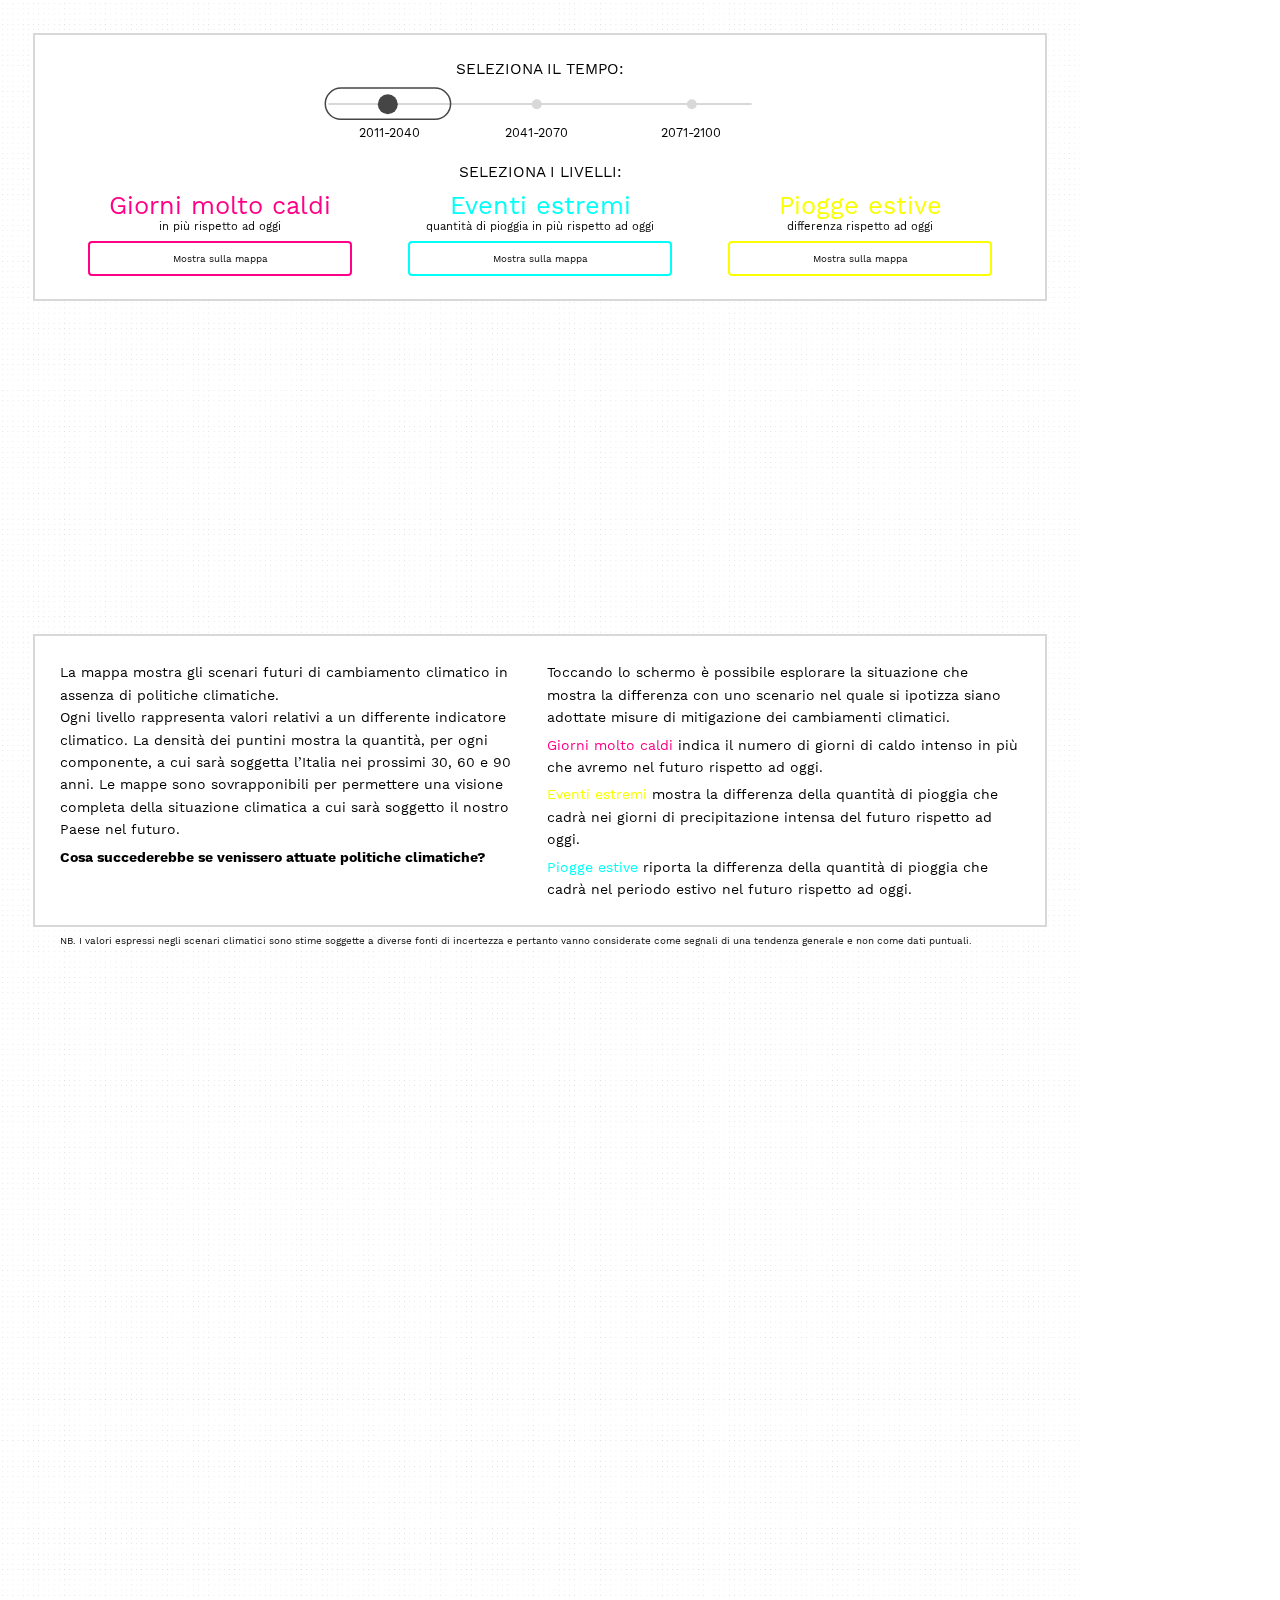
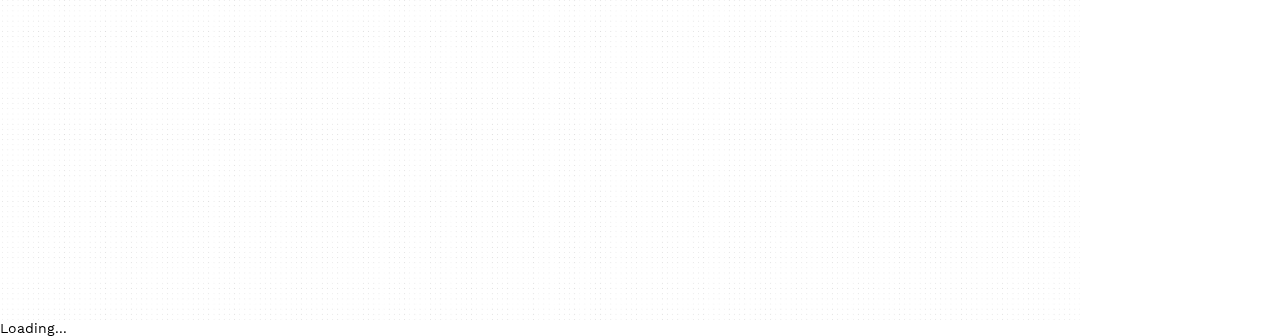
==== commit 0d8ce4f5: "add fonts offline" ====
--- a/index.html
+++ b/index.html
@@ -8,7 +8,7 @@
 	<meta name="description" content="">
 	<meta name="author" content="">
 	<!--	import font-->
-	<link href="https://fonts.googleapis.com/css?family=Work+Sans:400,700" rel="stylesheet">
+	<!-- <link href="https://fonts.googleapis.com/css?family=Work+Sans:400,700" rel="stylesheet"> -->
 	<!--	import css-->
 	<link rel="stylesheet" href="style.css">
 	<!--[if lt IE 9]>
@@ -92,7 +92,7 @@
 				<div id='areachart'>
 					<div class='graph-container' id="graph_01_container">
 						<p class="legend">
-							<span class="scrittaMagentaChiaro">⬤</span> Con adattamento <span class="scrittaMagenta">⬤</span> Senza adattamento
+							<span class="pallino scrittaMagentaChiaro">⬤</span> Con adattamento <span class="pallino scrittaMagenta">⬤</span> Senza adattamento
 						</p>
 						<svg class='graph' id="graph_01"></svg>
 						<p id='desc_01'>Nel trentennio XXXX-XXXX, ci saranno circa <span class="scrittaMagenta">XX giorni di caldo intenso in più</span> rispetto ad oggi. Con l’adozione di politiche climatiche, il numero sarà circa di XX giorni.</p>
@@ -100,7 +100,7 @@
 
 					<div class='graph-container' id="graph_02_container">
 						<p class="legend">
-							<span class="scrittaCyanChairo">⬤</span> Con adattamento <span class="scrittaCyan">⬤</span> Senza adattamento
+							<span class="pallino scrittaCyanChairo">⬤</span> Con adattamento <span class="pallino scrittaCyan">⬤</span> Senza adattamento
 						</p>
 						<svg class='graph' id="graph_02"></svg>
 						<p id='desc_02'>Nel trentennio XXXX-XXXX, nei giorni di pioggia intensa cadranno circa <span class="scrittaCyan">XX mm di pioggia in più</span> rispetto ad oggi. Con l’adozione di politiche climatiche, sarà circa XX mm.</p>
@@ -108,7 +108,7 @@
 
 					<div class='graph-container' id="graph_03_container">
 						<p class="legend">
-							<span class="scrittaYellowChiaro">⬤</span> Con adattamento <span class="scrittaYellow">⬤</span> Senza adattamento
+							<span class="pallino scrittaYellowChiaro">⬤</span> Con adattamento <span class="pallino scrittaYellow">⬤</span> Senza adattamento
 						</p>
 						<svg class='graph' id="graph_03"></svg>
 						<p id='desc_03'>Nel trentennio XXXX-XXXX, nei mesi estivi scenderanno circa <span class="scrittaYellow">XX millimetri di acqua in meno</span> rispetto ad oggi. Con l’adozione di misure di mitigazione dei cambiamenti climatici, la variazione sarà circa XX mm.</p>
@@ -119,6 +119,9 @@
 		</div>
 		<!--		 Central visualization -->
 		<div id="visualization">
+			<div class="no-selection-container">
+				<h2 class="no-selection-text">Seleziona un livello</h2>
+			</div>
 			<div id="map">
 				<div id="RCP85_layer">
 					<div id="canvas_RCP85_layer"></div>
--- a/style.css
+++ b/style.css
@@ -1,3 +1,17 @@
+@font-face {
+    font-family: "Work Sans";
+    src: url("fonts/Work_Sans/WorkSans-Regular-export/WorkSans-Regular.woff2") format("woff2"), url("fonts/Work_Sans/WorkSans-Regular-export/WorkSans-Regular.woff") format("woff"), url("fonts/Work_Sans/WorkSans-Regular-export/WorkSans-Regular.otf") format("opentype");
+    font-style: normal;
+    font-weight: 400;
+}
+
+@font-face {
+    font-family: "Work Sans";
+    src: url("fonts/Work_Sans/WorkSans-Bold-export/WorkSans-Bold.woff2") format("woff2"), url("fonts/Work_Sans/WorkSans-Bold-export/WorkSans-Bold.woff") format("woff"), url("fonts/Work_Sans/WorkSans-Bold-export/WorkSans-Bold.otf") format("opentype");
+    font-style: normal;
+    font-weight: 700;
+}
+
 :root {
 	--yellow: #f9ff00;
 	--blue: #00fff8;
@@ -255,14 +269,36 @@
 }
 
 #areachart .legend {
-	/*font-size: 0.1em*/
+	font-size: 0.8rem;
 	font-style: italic;
 	color: var(--darkGrey);
+}
+#areachart .pallino {
+	font-style: normal;
 }
 
 /* MAP STYLES */
 #visualization {
 	position: relative;
+}
+
+.no-selection-container {
+	position: absolute;
+	top: -140px;
+	left: 403px;
+	text-transform: uppercase;
+	opacity: 0;
+	transition: opacity 0.3s ease;
+	border: 2px solid var(--lightGrey);
+}
+.no-selection-container.visible {
+	opacity: 1;
+}
+
+.no-selection-text {
+	font-size: 1.4rem;
+	padding: 10px 15px;
+	margin: 0;
 }
 
 #map {
